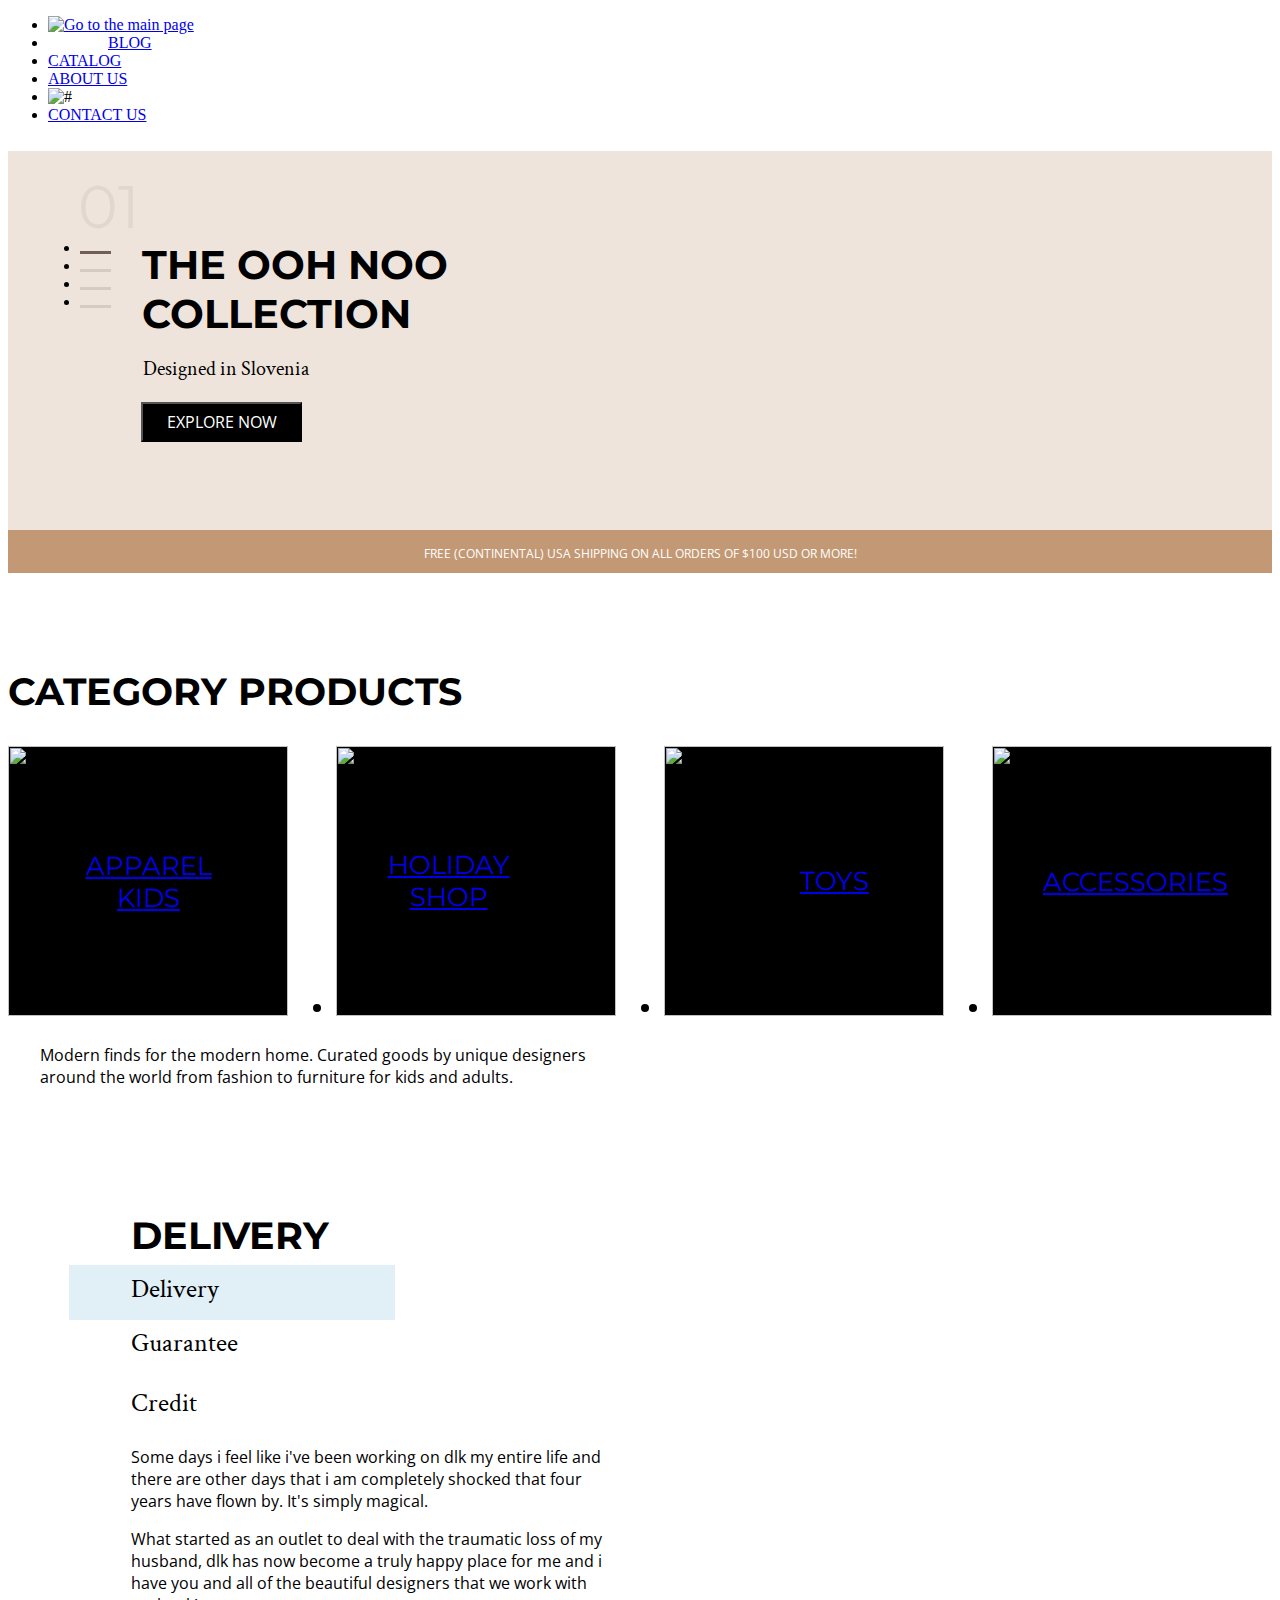
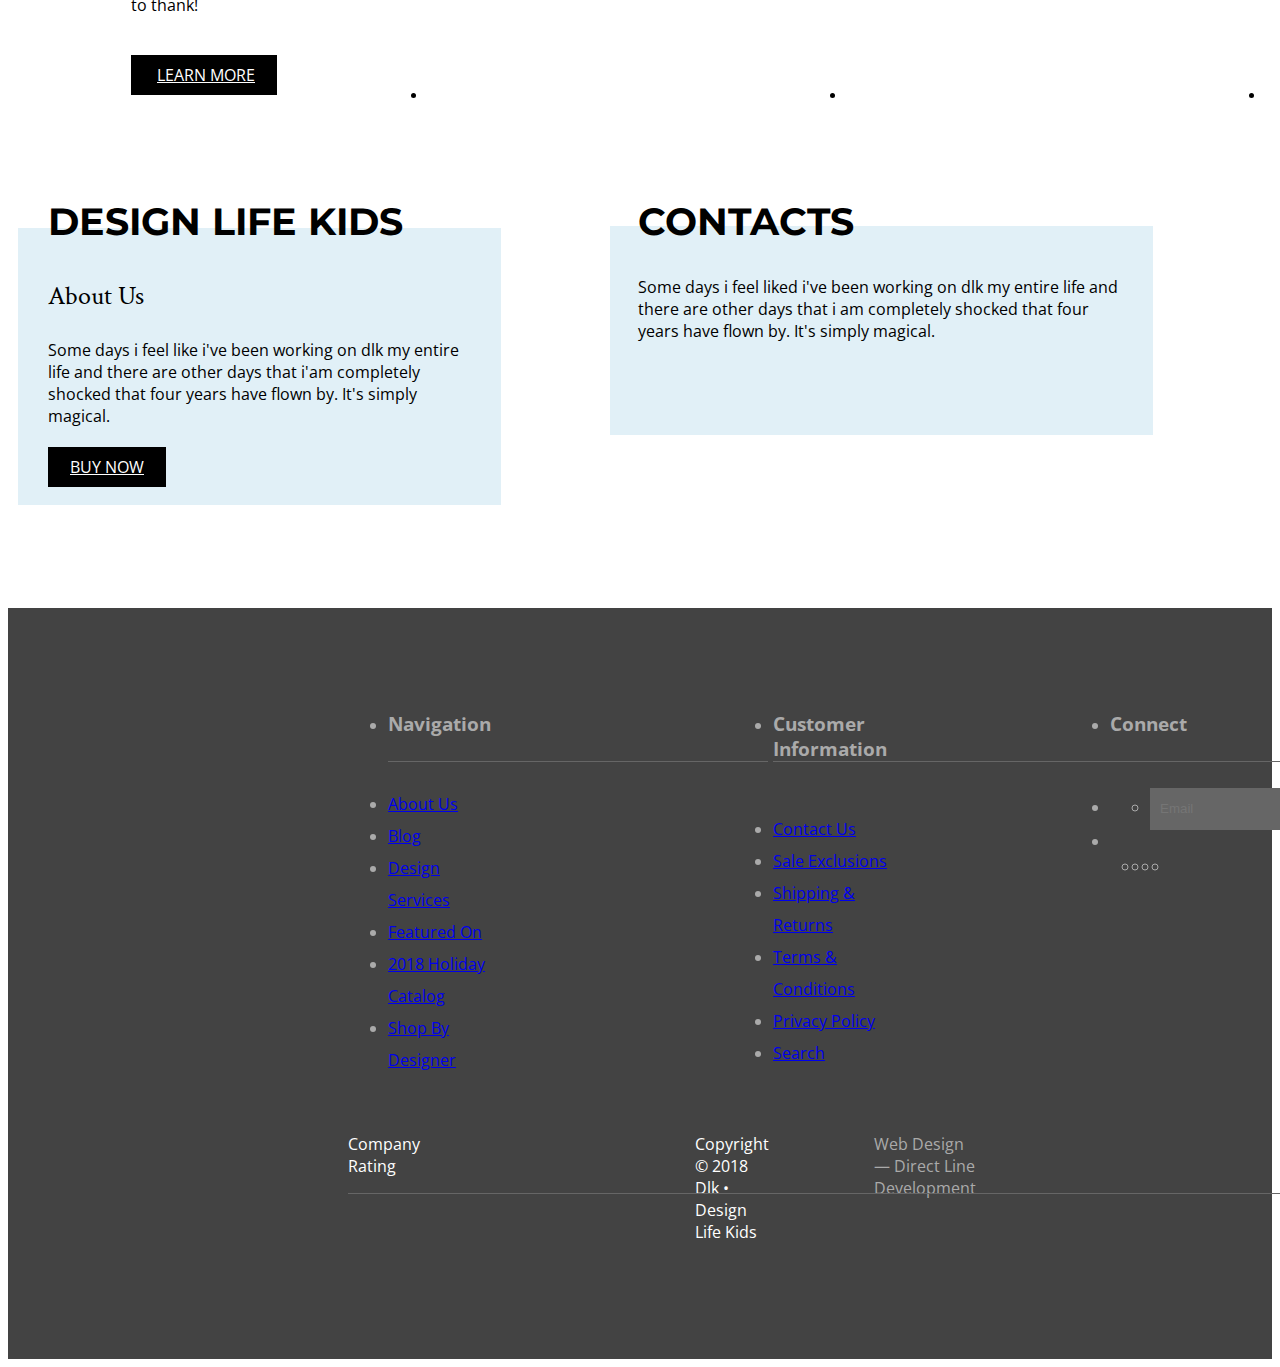
==== pages/index.html @ 572170c0 "1 модуль" ====
<!DOCTYPE html>
<html lang="en">
<head>
    <meta charset="UTF-8">
    <meta http-equiv="X-UA-Compatible" content="IE=edge">
    <meta name="viewport" content="width=h, initial-scale=1.0">
    <link rel="preconnect" href="https://fonts.googleapis.com">
    <link rel="preconnect" href="https://fonts.gstatic.com" crossorigin>
    <link href="https://fonts.googleapis.com/css2?family=Open+Sans:wght@700&display=swap" rel="stylesheet">
    <link rel="preconnect" href="https://fonts.googleapis.com">
    <link rel="preconnect" href="https://fonts.gstatic.com" crossorigin>
    <link href="https://fonts.googleapis.com/css2?family=Open+Sans&display=swap" rel="stylesheet">
    <link rel="stylesheet" href="/css/normalize.css">
    <link rel="stylesheet" href="/css/index.min.css">
    <link rel="stylesheet" href="/css/style.min.css">
    <link rel="stylesheet" href="/css/footer.min.css">
    <link rel="preconnect" href="https://fonts.googleapis.com">
    <link rel="preconnect" href="https://fonts.gstatic.com" crossorigin>
    <link href="https://fonts.googleapis.com/css2?family=Crimson+Text:ital@1&family=Montserrat:wght@600&display=swap" rel="stylesheet">
    <link rel="preconnect" href="https://fonts.googleapis.com">
    <link rel="preconnect" href="https://fonts.gstatic.com" crossorigin>
    <link href="https://fonts.googleapis.com/css2?family=Montserrat:wght@700&display=swap" rel="stylesheet">
    <title>Main</title>
</head>
<body>
    <header class="container">
    <ul class="technical_references">
            <li><a href="/pages/index.html"><img src="/static/DLK.svg" alt="Go to the main page" class="DLK"></a></li>
            <li><a href="blog.html" class="technical_references blog technical_element">BLOG</a></li>
            <li><a href="catalog.html" class="technical_references catalog_header technical_element">CATALOG</a></li>
            <li><a href="#" class="technical_references about_us technical_element">ABOUT US</a></li>
            <li><img src="/static/loupe.jpg" alt="#" class="loupe"></li>
            <li><a href="/pages/contact-us.html" class="technical_references contact technical_element">CONTACT US</a></li>
    </ul>
    </header>
  
    <main class="container">
        <section class="banner">
            <div class="banner_div">
                <span class="banner_01">01</span>
                <ul class="banner_pages">
                    <li><button class="banner_pages_button-alt"></button></li>
                    <li><button class="banner_pages_button"></button></li>
                    <li><button class="banner_pages_button"></button></li>
                    <li><button class="banner_pages_button"></button></li>
                </ul>
            </div>

                 <h1 class="banner_monster">THE OOH NOO COLLECTION</h1>
                    <p class="banner_crimson">Designed in Slovenia</p>
                    <button class="banner_button">EXPLORE NOW</button>
            <img class="banner_img" src="/static/monster.png" alt="">
            <p class="banner banner_footer">FREE (CONTINENTAL) USA SHIPPING ON ALL ORDERS OF $100 USD OR MORE!</p>
        </section>

        <section>
            <h2 class="category_products">CATEGORY PRODUCTS</h2>
            <ul class="catalog">
                <li>
                    <img src="/static/sweater.png" alt="" class="catalog_img">
                    <a href="#" class="products text apparel">APPAREL KIDS</a>
                </li>
                <li>
                    <img src="/static/sock.png" alt="" class="catalog_img">
                    <a href="#" class="products text holiday">HOLIDAY SHOP</a>
                </li>
                <li>
                    <img src="/static/deer.png" alt="" class="catalog_img">
                    <a href="/pages/toys.html" class="products text toys">TOYS</a>
                </li>
                <li>
                    <img src="/static/monkey.png" alt="" class="catalog_img">
                    <a href="#" class="products text accessories">ACCESSORIES</a>
                </li>
            </ul>
            <div class="arrows">
                <img src="/static/button1.svg" alt="" class="arrows_element">
                <img src="/static/button2.svg" alt="" class="arrows_element">
                <p class="modern arrows_element">Modern finds for the modern home. Curated goods by unique designers around the world from fashion to furniture for kids and adults.</p>
            </div>
        </section>

            <div class="women_container">
                <div>
                    <img src="/static/women.png" alt="" class="women_img">
                </div>
                <div class="women_element">
                    <h2 class="women_heading">DELIVERY</h2>
                    <p class="women_color">Delivery</p>
                    <p class="women_italic">Guarantee</p>
                    <p class="women_italic alt">Credit</p>
                    <p class="women_text">Some days i feel like i've been working on dlk my entire life and there are other days that i am completely shocked that four years have flown by. It's simply magical.</p>
                    <p class="women_text_alt">What started as an outlet to deal  with the traumatic loss of my husband, dlk has now become a truly happy place for me and i have you and all of the beautiful designers that we work with to thank!</p>
                    <a href="#" class="women_button">LEARN MORE</a>
                </div>
            </div>
       
            <ul class="forums">
                <li>
                    <a href="#" class="forums items"><img src="/static//mail.svg" alt=""></a>
                </li>
                <li>
                    <a href="#" class="forums items"><img src="/static/apple.svg" alt=""></a>
                </li>
                <li>
                    <a href="#" class="forums items"><img src="/static/eltex.svg" alt=""></a>
                </li>
                <li>
                    <a href="#" class="forums items"><img src="/static/owox.svg" alt=""></a>
                </li>
            </ul>

        <section class="main_bottom">
            <div class="kids">
                    <h2 class="kids_head">DESIGN LIFE KIDS</h2>
                <div class="div-kids">
                    <p class="kids_italic">About Us</p>
                    <p class="kids_text">Some days i feel like i've been working on dlk my entire life and there are other days that i'am completely shocked that four years have flown by. It's simply magical.</p>
                    <a href="#" class="kids_button">BUY NOW</a>
                </div>
            </div>
            <div class="contacts">
                <h2 class="contacts_head">CONTACTS</h2>
                <p class="contacts_text">Some days i feel liked i've been working on dlk my entire life and there are other days that i am completely shocked that four years have flown by. It's simply magical.</p>
                <iframe src="https://www.google.com/maps/embed?pb=!1m18!1m12!1m3!1d1875.136132588115!2d-122.42026376716026!3d37.77619891907476!2m3!1f0!2f0!3f0!3m2!1i1024!2i768!4f13.1!3m3!1m2!1s0x808580613cc89d4b%3A0xcf678083be8c496d!2sSFJAZZ!5e0!3m2!1sru!2sru!4v1668360387872!5m2!1sru!2sru" width="483" height="196" style="border:0;" allowfullscreen="" loading="lazy" referrerpolicy="no-referrer-when-downgrade"></iframe>
            </div>
        </section>
    </main>

    <footer class="container_footer">
        <section class="footer_main">
            <div class="footer_flex">
                <ul class="navigation">
                    <li>
                        <h3 class="footer_element_heading">Navigation</h3>
                    </li>
                    <li>
                        <a href="#" class="footer_link_element">About Us</a>
                    </li>
                    <li>
                        <a href="/pages/blog.html" class="footer_link_element">Blog</a>
                    </li>
                    <li>
                        <a href="#" class="footer_link_element">Design Services</a>
                    </li>
                    <li>
                        <a href="#" class="footer_link_element">Featured On</a>
                    </li>
                    <li>
                        <a href="#" class="footer_link_element">2018 Holiday Catalog</a>
                    </li>
                    <li>
                        <a href="#" class="footer_link_element">Shop By Designer</a>
                    </li>
                </ul>
    
                <ul class="information">
                    <li>
                        <h3 class="footer_element_heading">Customer Information</h3>
                    </li>
                    <li>
                        <a href="/pages/contact-us.html" class="footer_link_element">Contact Us</a>
                    </li>
                    <li>
                        <a href="#" class="footer_link_element">Sale Exclusions</a>
                    </li>
                    <li>
                        <a href="#" class="footer_link_element">Shipping & Returns</a>
                    </li>
                    <li>
                        <a href="#" class="footer_link_element">Terms & Conditions</a>
                    </li>
                    <li>
                        <a href="#" class="footer_link_element">Privacy Policy</a>
                    </li>
                    <li>
                        <a href="#" class="footer_link_element">Search</a>
                    </li>
                </ul>
                
                <ul class="connect">
                    <li>
                        <h3 class="footer_element_heading">Connect</h3>
                    </li>
                    <li>
                        <ul class="email_list">
                            <li>
                                <input type="Email" class="footer_email" id="email" placeholder="Email"></li>
                            <li>
                                <button class="email_button">JOIN</button>
                            </li>
                        </ul>
                    </li>
                    <li>
                        <ul class="forums_list">
                            <li>
                                <a href="#" class="forums_element"><img src="/static/Facebook.png" alt=""></a>
                            </li>
                            <li>
                                <a href="#" class="forums_element"><img src="/static/Twitter.png" alt=""></a>
                            </li>
                            <li>
                                <a href="#" class="forums_element"><img src="/static/Pinterest.png" alt=""></a>
                            </li>
                            <li>
                                <a href="#" class="forums_element"><img src="/static/Instagram.png" alt=""></a>
                            </li>
                        </ul>
                    </li>
                </ul>
            </div>
        
                <div class="footer_bottom">
                    <div class="main_rating">
                        <p class="rating_text">Company Rating</p>
                            <div class="rating_main">
                                <input type="radio" 
                                value="1" 
                                class="rating_element"
                                name="star_rating"
                                aria-label="terribly">

                                <input type="radio" 
                                value="2" 
                                class="rating_element"
                                name="star_rating"
                                aria-label="badly">

                                <input type="radio" 
                                value="3" 
                                class="rating_element"
                                name="star_rating"
                                aria-label="fine">

                                <input type="radio" 
                                value="4" 
                                class="rating_element"
                                name="star_rating"
                                aria-label="well">

                                <input type="radio" 
                                value="5" 
                                class="rating_element"
                                name="star_rating"
                                aria-label="excellent">
                            </div>
                    </div>
        
                        <p class="copyright_alt">Copyright © 2018 Dlk • Design Life Kids</p>
        
                        <p class="direct_line">Web Design — Direct Line Development</p>
                </div>  
            </section>     
        </footer>



        <form action="/pages/index.html" class="modal_window_close">
            <div class="contact_name">
                <button class="modal_button"><img src="/static/cross.png" alt="cross"></button>
                    <div class="imput_text_list">
                                <p>Name</p>
                                <input type="text" class="name_input">
                        <div class="contact_div">
                            <div>
                                <p>Phone</p>
                                <input type="text" class="input_line">
                            </div>
                            <div>
                                <p class="email_text">Email</p>
                                <input type="Email" class="input_line_email">
                            </div>
                        </div>
                                <p>Message</p>
                                <input type="text" class="message_input">
                    </div>
                    <div class="checkbox_list">
                        <input class="input-check" type="checkbox" id="consent" name="consent">

                        <label for="consent" class="checkbox_label"><span class="checkbox_text">By clicking on the button, you consent to the processing of your personal data</span></label>

                        <button disabled="disabled" class="button-disabled" type="button">SUBMIT</button>
                        
                        <button class="button-form" type="button">SUBMIT</button> 
                    </div>
            </div>
        </form>
    <script src="/javascript/index.min.js"></script>

</body>
</html>
---- css/index.min.css ----
footer{margin-top:50px}.pages_list{display:flex;padding:22px;position:absolute}.pages_button::before{content:'';display:block;position:absolute;background-color:#D6CAC2;width:31px;height:3px}.pages_button:hover{background-color:#1E0606;opacity:.6}.pages_button:active{background-color:#1E0606;opacity:.6}.blog{margin-bottom:120px;margin-left:60px;margin-right:20px}.catalog_img{background:#000;width:280px;height:270px}.banner{background-color:#EEE4DB;position:relative}.banner_crimson{font-size:20px;padding-left:135px;font-family:'Crimson Text',serif;margin-bottom:20px;margin-top:-9px}.banner_01{font-family:'Montserrat',sans-serif;opacity:.05;z-index:1;font-size:60px;position:absolute;top:19px;right:-29px}.banner_pages_button{width:31px;height:3px;background-color:#D6CAC2;border:none}.banner_pages_button-alt{width:31px;height:3px;background-color:#1E0606;opacity:.6;border:none}.banner_div{position:absolute;z-index:1;left:31px}.banner_pages{margin-top:88px;margin-left:1px}.banner_pages_button:active{background-color:#1E0606;opacity:.6}.banner_pages_button-alt:active{background-color:#1E0606;opacity:.6}.banner_pages_button:hover{background-color:#1E0606;opacity:.6}.banner_alt{display:flex}.banner_png{position:absolute;z-index:1;left:365px;top:300px}.banner_monster{font-size:40px;font-family:'Montserrat',sans-serif;max-width:307px;padding-left:134px;padding-top:89px}.banner_button{cursor:pointer;font-family:'Open Sans',sans-serif;line-height:22px;margin-left:133px;font-size:16px;min-width:161px;background:#000;color:#fff;min-height:40px;margin-bottom:67px}.banner_img{position:absolute;right:100px;bottom:10px}.banner_footer{font-family:'Open Sans',sans-serif;min-width:452px;color:#fff;text-align:center;background:#C29974;margin-top:21px;padding-top:15px;padding-bottom:11px;font-size:12px}.catalog{font-family:'Montserrat',sans-serif;position:relative;display:flex;color:#000;text-align:center;justify-content:space-between;padding-inline-start:0;font-size:26px;flex-wrap:wrap;margin-bottom:21px}.category_products{margin-top:95px;font-size:38px;font-family:'Montserrat',sans-serif}.apparel:hover,.apparel:active
.apparel:focus,.holiday:hover,.holiday:active,.holiday:focus,.toys:hover,.toys:active,.toys:focus,.accessories:hover,.accessories:active
.accessories:focus{text-decoration:underline}.apparel{position:absolute;top:104px;left:76px;max-width:129px;overflow:hidden}.holiday{position:absolute;top:103px;left:379px;max-width:123px;overflow:hidden}.toys{position:absolute;top:119px;right:403px;max-width:71px;overflow:hidden}.accessories{position:absolute;top:120px;right:44px;max-width:191px;overflow:hidden}.arrows{font-family:'Open Sans',sans-serif;font-size:16px;display:flex}.arrows .arrows_element{padding-right:6px;margin-bottom:92px}.women_color::after{content:'';display:block;position:absolute;top:-14px;left:-62px;width:326px;height:55px;background:#E1F0F7;z-index:-1}.women_color{font-family:'Crimson Text',serif;font-size:26px;position:relative;margin-top:20px;line-height:21px}.women_img{margin-bottom:86px}.women_text{font-family:'Open Sans',sans-serif;line-height:22px}.women_container{display:flex}.women_heading{margin:0;font-size:38px;font-family:'Montserrat',sans-serif}.women_italic{font-family:'Crimson Text',serif;font-size:26px}.women_button{font-family:'Open Sans',sans-serif;padding:9px;padding-left:26px;padding-right:22px;min-width:120px;background:#000;color:#fff}.main_bottom{max-width:1113px}.women_button:hover,.women_button:focus{background:#C29974;border:#C29974}.women_text_alt{margin-bottom:48px;font-family:'Open Sans',sans-serif;line-height:22px}.women_element{margin-top:32px;margin-left:123px;width:480px}.forums{margin-top:0;display:flex;justify-content:center;align-items:center;padding-inline-start:0;justify-content:space-between}.kids{max-width:483px;margin-left:10px;position:relative}.div-kids{background:#E1F0F7;padding:25px 30px 27px}.kids_section{padding-inline-start:0}.kids_head{font-family:'Montserrat',sans-serif;font-size:38px;max-height:30px;margin-bottom:0;margin-left:30px}.kids_button{font-family:'Open Sans',sans-serif;background:#000;color:#fff;padding:9px 22px}.kids_button:hover,.kids_button:focus{background:#C29974;border:#C29974}.kids_text{font-family:'Open Sans',sans-serif;margin-bottom:29px}.kids_italic{font-family:'Crimson Text',serif;font-size:26px}.main_bottom{display:flex;margin-top:66px;justify-content:space-between}.kids_background{background:#E1F0F7;padding-bottom:22px}.contacts::before{content:'';display:block;position:absolute;min-width:543px;min-height:209px;background:#E1F0F7;z-index:-1;top:60px;right:-32px}.contacts{position:relative}.contacts_text{font-family:'Open Sans',sans-serif;width:483px}.contacts_head{font-family:'Montserrat',sans-serif;font-size:38px}.modern{margin-top:0;margin-bottom:0;width:560px;padding-left:20px}.input-check:disabled + .checkbox_label::before,.checkbox_text{opacity:.6}.imput_text_list{border:#000;width:600px}.modal_window_close{display:none}.modal_window_open{display:block}.modal_window_close::before{content:'';position:fixed;display:block;background-color:#7D97DACC;height:100%;width:100%;z-index:1;top:0}.contact_name{font-family:'Open Sans',sans-serif;position:fixed;top:200px;left:620px;padding-left:40px;padding-right:40px;z-index:1;background:#E5EAF8}.modal_button{cursor:pointer;position:absolute;right:-31px;background:transparent;border:transparent}.modal_button:hover{opacity:.6;background:transparent}.modal_button:active{opacity:.2;background:transparent}.input_line{border:#fff;width:290px;padding-top:14px;padding-bottom:11px;border-radius:0}.input_line_email{border:#fff;width:290px;padding-top:14px;padding-bottom:11px;border-radius:0}.name_input{border:#fff;padding-top:14px;padding-bottom:11px;border-radius:0;width:600px}.message_input{border:#fff;padding-top:14px;padding-bottom:136px;border-radius:0;width:600px}.contact_div{width:600px;display:flex;justify-content:space-between}.button-disabled{font-family:'Montserrat',sans-serif;background:#C1C1C1;color:#fff;margin-bottom:51px;border:none;margin-top:59px;padding:9px 22px}.button-form{font-family:'Montserrat',sans-serif;background:#000;color:#fff;margin-bottom:51px;border:none;display:none;cursor:pointer;margin-top:59px;padding:9px 22px}.input-check ~ .button-form{display:none}.input-check:checked ~ .button-disabled{display:none}.input-check:checked ~ .button-form{display:block}.checkbox_list,.checkbox_label,.checkbox_text{width:600px}.button-disabled:hover{background:#C1C1C1}.checkbox_label::after{position:absolute;content:url('/static/button6.png');display:block;height:19px;width:19px;opacity:0;bottom:98px;left:44px}.checkbox_text{cursor:pointer;margin-left:32px;opacity:1;position:absolute;bottom:98px}.input-check{display:none}.input-check:checked + .checkbox_label::after{opacity:1}.checkbox_label::before{content:'';position:absolute;display:block;height:19px;width:19px;border:2px solid #C29974;background:transparent;border-radius:20%;opacity:1;bottom:98px}
---- css/footer.min.css ----
.footer_element_heading::after{content:'';display:block;position:absolute;width:380px;height:1px;background-color:#666;top:85px}footer{padding-top:68px}.footer_element_heading{margin-bottom:52px;justify-content:space-between;font-family:'Open Sans',sans-serif}.footer_main::after{content:'';display:block;position:absolute;width:1180px;height:1px;background-color:#666;bottom:165px}.footer_email:hover{border-color:#C29974}.footer_main{position:relative}.footer_link_element{line-height:32px}.container_footer{background:#434343;color:#AAA;font-family:'Open Sans',sans-serif;padding-left:340px;padding-right:340px}.rating{margin-right:255px;color:#fff}.rating_alt{margin-right:245px;color:#fff}.main_rating{display:flex}.rating_text{margin-right:25px;color:#fff}.rating_main{margin-right:180px;top:20px;width:70px;position:relative;background-repeat:repeat-x;background-image:url(/static/Star_none.svg);height:16px}.rating_element{position:absolute;top:0;left:0;height:16px;appearance:none;font-size:inherit;background-repeat:repeat-x}.rating_element:hover{background-image:url(/static/Star_focuc.svg)}.rating_element:checked{background-image:url(/static/Star_active.svg)}.rating_element:hover + .rating_text{color:#C29974}.rating_element:nth-of-type(1){width:14px;z-index:5}.rating_element:nth-of-type(2){z-index:4;width:28px}.rating_element:nth-of-type(3){z-index:3;width:42px}.rating_element:nth-of-type(4){z-index:2;width:56px}.rating_element:nth-of-type(5){z-index:1;width:70px}.footer_email{position:relative;width:290px;height:40px;background:#666;border:#666;z-index:1;padding-left:10px;border:1px}.email_button{background:#000;color:#fff;min-height:42px;min-width:81px}.email_list{display:flex}.forums_element{padding-left:10px}.forums_list{display:flex;position:relative;top:25px;right:10px}.forums_element:hover{opacity:.6}.forums_element:active,.forums_element:focus{opacity:.4}.forums_footer{display:flex}.footer_bottom{position:relative;display:flex;padding-bottom:100px;padding-top:25px}.footer_img{position:absolute;bottom:118px;left:150px}.copyright{color:#fff;margin-right:140px}.copyright_alt{color:#fff;margin-right:105px}.footer_text{color:#fff}.footer_flex{display:flex}.footer_link_element:hover{opacity:.6}.footer_link_element:active,.footer_link_element:focus{opacity:.4}.navigation{margin-right:242px}.information{margin-right:183px}
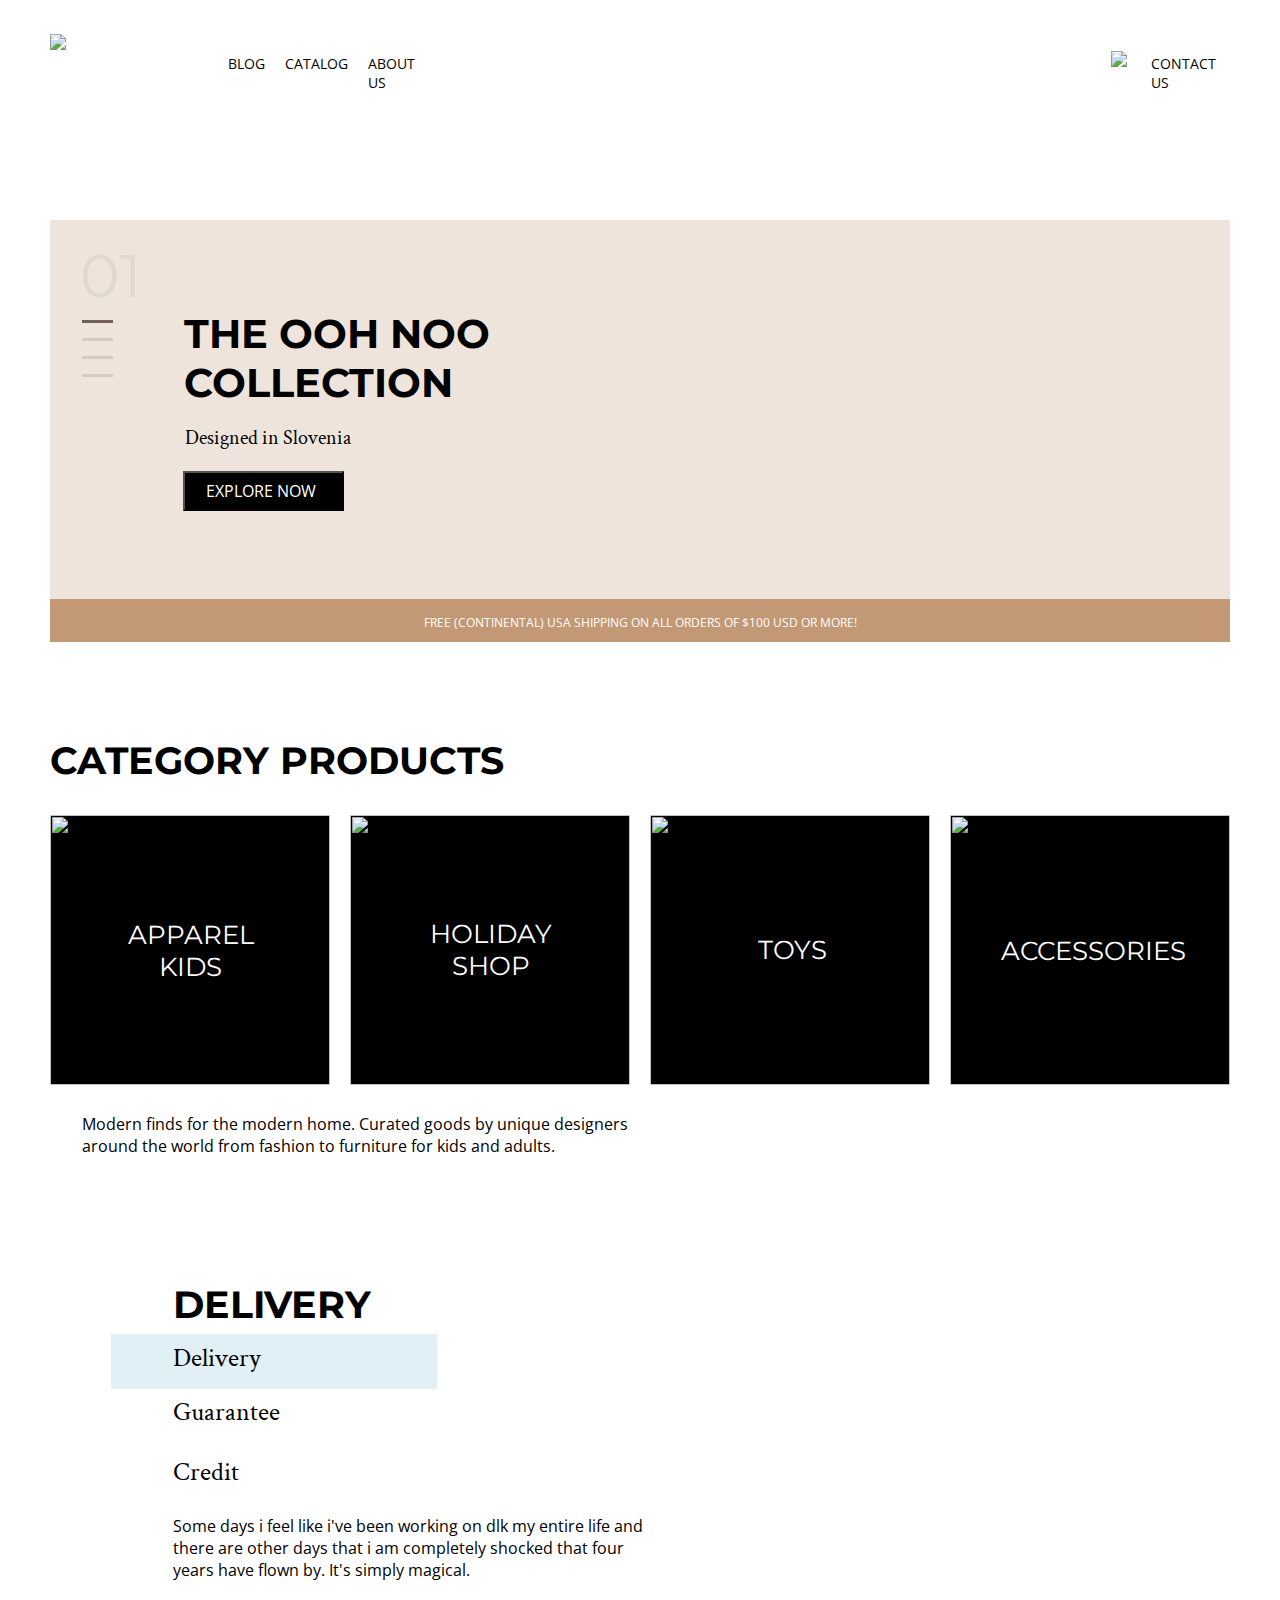
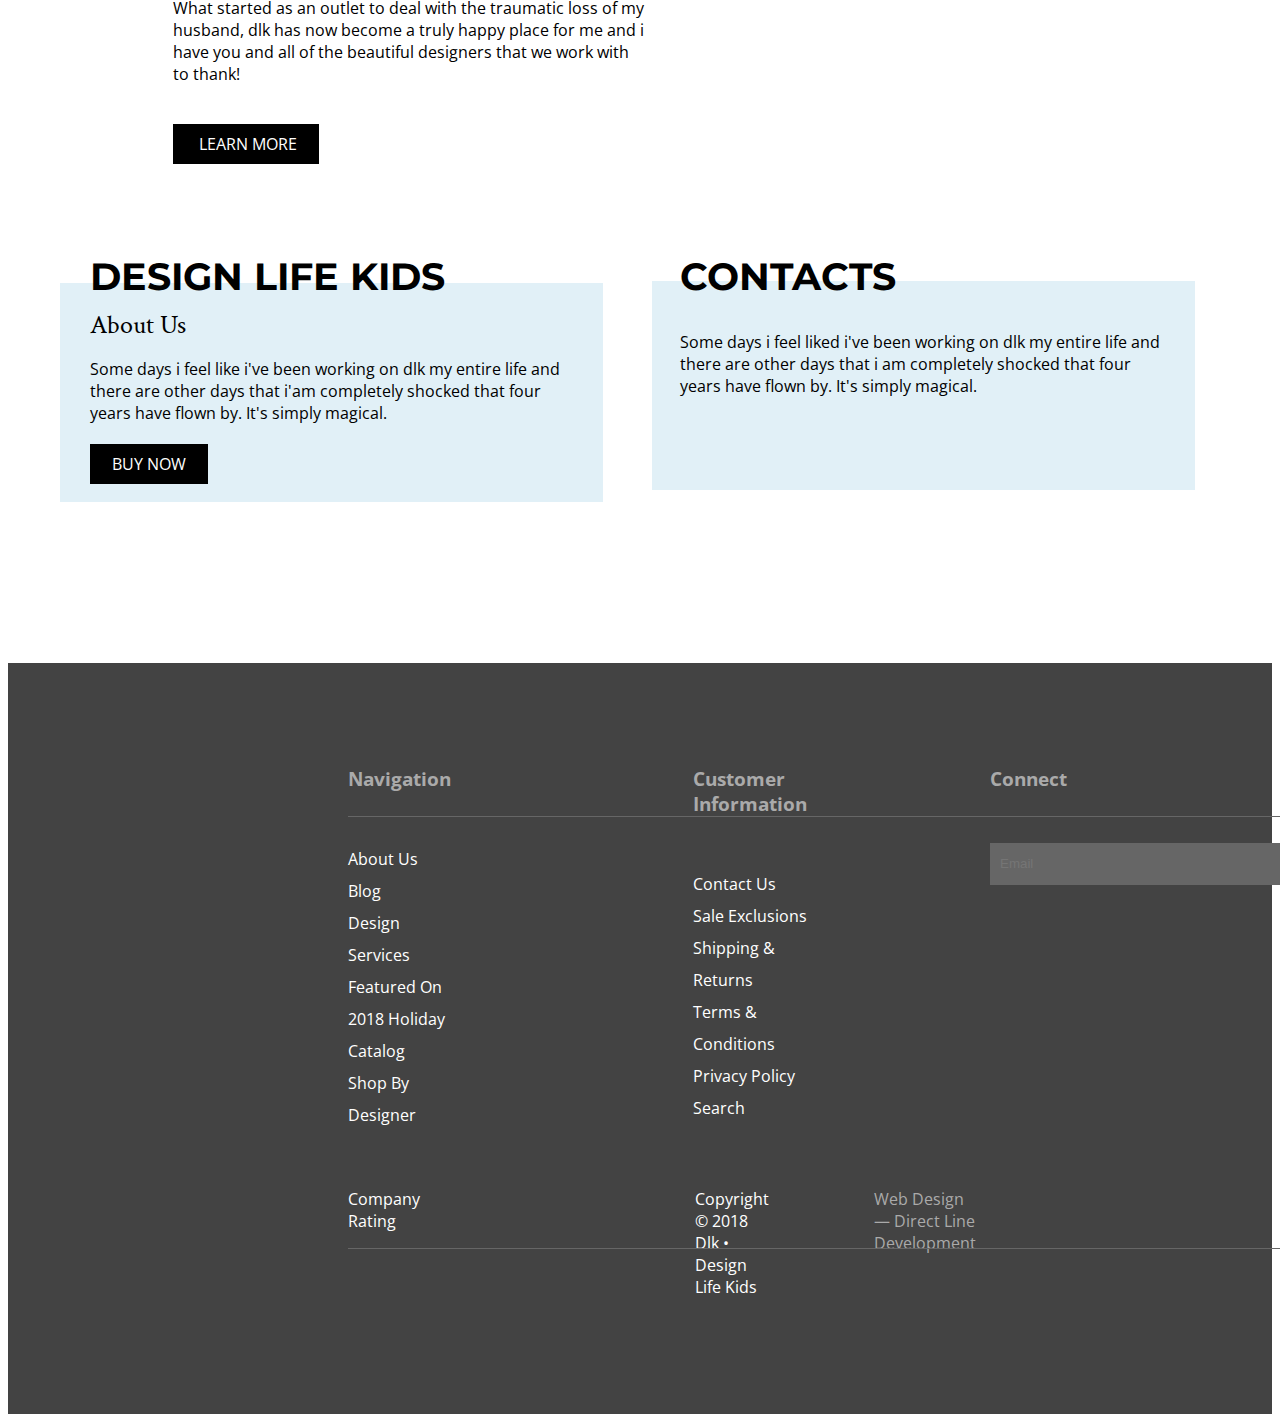
==== commit 658a5bcf: "1 модуль" ====
--- a/pages/index.html
+++ b/pages/index.html
@@ -13,13 +13,9 @@
     <link rel="stylesheet" href="/css/normalize.css">
     <link rel="stylesheet" href="/css/index.min.css">
     <link rel="stylesheet" href="/css/style.min.css">
-    <link rel="stylesheet" href="/css/footer.min.css">
     <link rel="preconnect" href="https://fonts.googleapis.com">
     <link rel="preconnect" href="https://fonts.gstatic.com" crossorigin>
     <link href="https://fonts.googleapis.com/css2?family=Crimson+Text:ital@1&family=Montserrat:wght@600&display=swap" rel="stylesheet">
-    <link rel="preconnect" href="https://fonts.googleapis.com">
-    <link rel="preconnect" href="https://fonts.gstatic.com" crossorigin>
-    <link href="https://fonts.googleapis.com/css2?family=Montserrat:wght@700&display=swap" rel="stylesheet">
     <title>Main</title>
 </head>
 <body>
@@ -56,22 +52,30 @@
         <section>
             <h2 class="category_products">CATEGORY PRODUCTS</h2>
             <ul class="catalog">
-                <li>
-                    <img src="/static/sweater.png" alt="" class="catalog_img">
-                    <a href="#" class="products text apparel">APPAREL KIDS</a>
-                </li>
-                <li>
-                    <img src="/static/sock.png" alt="" class="catalog_img">
-                    <a href="#" class="products text holiday">HOLIDAY SHOP</a>
-                </li>
-                <li>
-                    <img src="/static/deer.png" alt="" class="catalog_img">
-                    <a href="/pages/toys.html" class="products text toys">TOYS</a>
-                </li>
-                <li>
-                    <img src="/static/monkey.png" alt="" class="catalog_img">
-                    <a href="#" class="products text accessories">ACCESSORIES</a>
-                </li>
+                <label for="">
+                    <li>
+                        <img src="/static/sweater.png" alt="" class="catalog_img">
+                        <a href="#" class="products text apparel">APPAREL KIDS</a>
+                    </li>
+                </label>
+                <label for="">
+                    <li>
+                        <img src="/static/sock.png" alt="" class="catalog_img">
+                        <a href="#" class="products text holiday">HOLIDAY SHOP</a>
+                    </li>
+                </label>
+                <label for="">
+                    <li>
+                        <img src="/static/deer.png" alt="" class="catalog_img">
+                        <a href="/pages/toys.html" class="products text toys">TOYS</a>
+                    </li>
+                </label>
+                <label for="">
+                    <li>
+                        <img src="/static/monkey.png" alt="" class="catalog_img">
+                        <a href="#" class="products text accessories">ACCESSORIES</a>
+                    </li>
+                </label>
             </ul>
             <div class="arrows">
                 <img src="/static/button1.svg" alt="" class="arrows_element">
--- a/css/index.min.css
+++ b/css/index.min.css
@@ -1,3 +1,3 @@
 footer{margin-top:50px}.pages_list{display:flex;padding:22px;position:absolute}.pages_button::before{content:'';display:block;position:absolute;background-color:#D6CAC2;width:31px;height:3px}.pages_button:hover{background-color:#1E0606;opacity:.6}.pages_button:active{background-color:#1E0606;opacity:.6}.blog{margin-bottom:120px;margin-left:60px;margin-right:20px}.catalog_img{background:#000;width:280px;height:270px}.banner{background-color:#EEE4DB;position:relative}.banner_crimson{font-size:20px;padding-left:135px;font-family:'Crimson Text',serif;margin-bottom:20px;margin-top:-9px}.banner_01{font-family:'Montserrat',sans-serif;opacity:.05;z-index:1;font-size:60px;position:absolute;top:19px;right:-29px}.banner_pages_button{width:31px;height:3px;background-color:#D6CAC2;border:none}.banner_pages_button-alt{width:31px;height:3px;background-color:#1E0606;opacity:.6;border:none}.banner_div{position:absolute;z-index:1;left:31px}.banner_pages{margin-top:88px;margin-left:1px}.banner_pages_button:active{background-color:#1E0606;opacity:.6}.banner_pages_button-alt:active{background-color:#1E0606;opacity:.6}.banner_pages_button:hover{background-color:#1E0606;opacity:.6}.banner_alt{display:flex}.banner_png{position:absolute;z-index:1;left:365px;top:300px}.banner_monster{font-size:40px;font-family:'Montserrat',sans-serif;max-width:307px;padding-left:134px;padding-top:89px}.banner_button{cursor:pointer;font-family:'Open Sans',sans-serif;line-height:22px;margin-left:133px;font-size:16px;min-width:161px;background:#000;color:#fff;min-height:40px;margin-bottom:67px}.banner_img{position:absolute;right:100px;bottom:10px}.banner_footer{font-family:'Open Sans',sans-serif;min-width:452px;color:#fff;text-align:center;background:#C29974;margin-top:21px;padding-top:15px;padding-bottom:11px;font-size:12px}.catalog{font-family:'Montserrat',sans-serif;position:relative;display:flex;color:#000;text-align:center;justify-content:space-between;padding-inline-start:0;font-size:26px;flex-wrap:wrap;margin-bottom:21px}.category_products{margin-top:95px;font-size:38px;font-family:'Montserrat',sans-serif}.apparel:hover,.apparel:active
 .apparel:focus,.holiday:hover,.holiday:active,.holiday:focus,.toys:hover,.toys:active,.toys:focus,.accessories:hover,.accessories:active
-.accessories:focus{text-decoration:underline}.apparel{position:absolute;top:104px;left:76px;max-width:129px;overflow:hidden}.holiday{position:absolute;top:103px;left:379px;max-width:123px;overflow:hidden}.toys{position:absolute;top:119px;right:403px;max-width:71px;overflow:hidden}.accessories{position:absolute;top:120px;right:44px;max-width:191px;overflow:hidden}.arrows{font-family:'Open Sans',sans-serif;font-size:16px;display:flex}.arrows .arrows_element{padding-right:6px;margin-bottom:92px}.women_color::after{content:'';display:block;position:absolute;top:-14px;left:-62px;width:326px;height:55px;background:#E1F0F7;z-index:-1}.women_color{font-family:'Crimson Text',serif;font-size:26px;position:relative;margin-top:20px;line-height:21px}.women_img{margin-bottom:86px}.women_text{font-family:'Open Sans',sans-serif;line-height:22px}.women_container{display:flex}.women_heading{margin:0;font-size:38px;font-family:'Montserrat',sans-serif}.women_italic{font-family:'Crimson Text',serif;font-size:26px}.women_button{font-family:'Open Sans',sans-serif;padding:9px;padding-left:26px;padding-right:22px;min-width:120px;background:#000;color:#fff}.main_bottom{max-width:1113px}.women_button:hover,.women_button:focus{background:#C29974;border:#C29974}.women_text_alt{margin-bottom:48px;font-family:'Open Sans',sans-serif;line-height:22px}.women_element{margin-top:32px;margin-left:123px;width:480px}.forums{margin-top:0;display:flex;justify-content:center;align-items:center;padding-inline-start:0;justify-content:space-between}.kids{max-width:483px;margin-left:10px;position:relative}.div-kids{background:#E1F0F7;padding:25px 30px 27px}.kids_section{padding-inline-start:0}.kids_head{font-family:'Montserrat',sans-serif;font-size:38px;max-height:30px;margin-bottom:0;margin-left:30px}.kids_button{font-family:'Open Sans',sans-serif;background:#000;color:#fff;padding:9px 22px}.kids_button:hover,.kids_button:focus{background:#C29974;border:#C29974}.kids_text{font-family:'Open Sans',sans-serif;margin-bottom:29px}.kids_italic{font-family:'Crimson Text',serif;font-size:26px}.main_bottom{display:flex;margin-top:66px;justify-content:space-between}.kids_background{background:#E1F0F7;padding-bottom:22px}.contacts::before{content:'';display:block;position:absolute;min-width:543px;min-height:209px;background:#E1F0F7;z-index:-1;top:60px;right:-32px}.contacts{position:relative}.contacts_text{font-family:'Open Sans',sans-serif;width:483px}.contacts_head{font-family:'Montserrat',sans-serif;font-size:38px}.modern{margin-top:0;margin-bottom:0;width:560px;padding-left:20px}.input-check:disabled + .checkbox_label::before,.checkbox_text{opacity:.6}.imput_text_list{border:#000;width:600px}.modal_window_close{display:none}.modal_window_open{display:block}.modal_window_close::before{content:'';position:fixed;display:block;background-color:#7D97DACC;height:100%;width:100%;z-index:1;top:0}.contact_name{font-family:'Open Sans',sans-serif;position:fixed;top:200px;left:620px;padding-left:40px;padding-right:40px;z-index:1;background:#E5EAF8}.modal_button{cursor:pointer;position:absolute;right:-31px;background:transparent;border:transparent}.modal_button:hover{opacity:.6;background:transparent}.modal_button:active{opacity:.2;background:transparent}.input_line{border:#fff;width:290px;padding-top:14px;padding-bottom:11px;border-radius:0}.input_line_email{border:#fff;width:290px;padding-top:14px;padding-bottom:11px;border-radius:0}.name_input{border:#fff;padding-top:14px;padding-bottom:11px;border-radius:0;width:600px}.message_input{border:#fff;padding-top:14px;padding-bottom:136px;border-radius:0;width:600px}.contact_div{width:600px;display:flex;justify-content:space-between}.button-disabled{font-family:'Montserrat',sans-serif;background:#C1C1C1;color:#fff;margin-bottom:51px;border:none;margin-top:59px;padding:9px 22px}.button-form{font-family:'Montserrat',sans-serif;background:#000;color:#fff;margin-bottom:51px;border:none;display:none;cursor:pointer;margin-top:59px;padding:9px 22px}.input-check ~ .button-form{display:none}.input-check:checked ~ .button-disabled{display:none}.input-check:checked ~ .button-form{display:block}.checkbox_list,.checkbox_label,.checkbox_text{width:600px}.button-disabled:hover{background:#C1C1C1}.checkbox_label::after{position:absolute;content:url('/static/button6.png');display:block;height:19px;width:19px;opacity:0;bottom:98px;left:44px}.checkbox_text{cursor:pointer;margin-left:32px;opacity:1;position:absolute;bottom:98px}.input-check{display:none}.input-check:checked + .checkbox_label::after{opacity:1}.checkbox_label::before{content:'';position:absolute;display:block;height:19px;width:19px;border:2px solid #C29974;background:transparent;border-radius:20%;opacity:1;bottom:98px}+.accessories:focus{text-decoration:underline}.apparel{position:absolute;top:104px;left:76px;max-width:129px;overflow:hidden}.holiday{position:absolute;top:103px;left:379px;max-width:123px;overflow:hidden}.toys{position:absolute;top:119px;right:403px;max-width:71px;overflow:hidden}.accessories{position:absolute;top:120px;right:44px;max-width:191px;overflow:hidden}.arrows{font-family:'Open Sans',sans-serif;font-size:16px;display:flex}.arrows .arrows_element{padding-right:6px;margin-bottom:92px}.women_color::after{content:'';display:block;position:absolute;top:-14px;left:-62px;width:326px;height:55px;background:#E1F0F7;z-index:-1}.women_color{font-family:'Crimson Text',serif;font-size:26px;position:relative;margin-top:20px;line-height:21px}.women_img{margin-bottom:86px}.women_text{font-family:'Open Sans',sans-serif;line-height:22px}.women_container{display:flex}.women_heading{margin:0;font-size:38px;font-family:'Montserrat',sans-serif}.women_italic{font-family:'Crimson Text',serif;font-size:26px}.women_button{font-family:'Open Sans',sans-serif;padding:9px;padding-left:26px;padding-right:22px;min-width:120px;background:#000;color:#fff}.main_bottom{max-width:1113px}.women_button:hover,.women_button:focus{background:#C29974;border:#C29974}.women_text_alt{margin-bottom:48px;font-family:'Open Sans',sans-serif;line-height:22px}.women_element{margin-top:32px;margin-left:123px;width:480px}.forums{margin-top:0;display:flex;justify-content:center;align-items:center;padding-inline-start:0;justify-content:space-between}.kids{max-width:483px;margin-left:10px;position:relative}.div-kids{background:#E1F0F7;min-width:483px;padding:25px 30px 27px}.kids_section{padding-inline-start:0}.kids_head{font-family:'Montserrat',sans-serif;font-size:38px;max-height:30px;margin-bottom:0;margin-left:30px}.kids_button{font-family:'Open Sans',sans-serif;background:#000;color:#fff;padding:9px 22px}.kids_button:hover,.kids_button:focus{background:#C29974;border:#C29974}.kids_text{font-family:'Open Sans',sans-serif;margin-bottom:29px;max-width:483px}.kids_italic{font-family:'Crimson Text',serif;font-size:26px;margin:0}.main_bottom{display:flex;margin-top:66px;justify-content:space-between}.kids_background{background:#E1F0F7;padding-bottom:22px}.contacts::before{content:'';display:block;position:absolute;min-width:543px;min-height:209px;background:#E1F0F7;z-index:-1;top:60px;right:-32px}.contacts{position:relative}.contacts_text{font-family:'Open Sans',sans-serif;width:483px}.contacts_head{font-family:'Montserrat',sans-serif;font-size:38px}.modern{margin-top:0;margin-bottom:0;width:560px;padding-left:20px}.input-check:disabled + .checkbox_label::before,.checkbox_text{opacity:.6}.imput_text_list{border:#000;width:600px}.modal_window_close{display:none}.modal_window_open{display:block}.modal_window_close::before{content:'';position:fixed;display:block;background-color:#7D97DACC;height:100%;width:100%;z-index:1;top:0}.contact_name{font-family:'Open Sans',sans-serif;position:fixed;top:200px;left:620px;padding-left:40px;padding-right:40px;z-index:1;background:#E5EAF8}.modal_button{cursor:pointer;position:absolute;right:-31px;background:transparent;border:transparent}.modal_button:hover{opacity:.6;background:transparent}.modal_button:active{opacity:.2;background:transparent}.input_line{border:#fff;width:290px;padding-top:14px;padding-bottom:11px;border-radius:0}.input_line_email{border:#fff;width:290px;padding-top:14px;padding-bottom:11px;border-radius:0}.name_input{border:#fff;padding-top:14px;padding-bottom:11px;border-radius:0;width:600px}.message_input{border:#fff;padding-top:14px;padding-bottom:136px;border-radius:0;width:600px}.contact_div{width:600px;display:flex;justify-content:space-between}.button-disabled{font-family:'Montserrat',sans-serif;background:#C1C1C1;color:#fff;margin-bottom:51px;border:none;margin-top:59px;padding:9px 22px}.button-form{font-family:'Montserrat',sans-serif;background:#000;color:#fff;margin-bottom:51px;border:none;display:none;cursor:pointer;margin-top:59px;padding:9px 22px}.input-check ~ .button-form{display:none}.input-check:checked ~ .button-disabled{display:none}.input-check:checked ~ .button-form{display:block}.checkbox_list,.checkbox_label,.checkbox_text{width:600px}.button-disabled:hover{background:#C1C1C1}.checkbox_label::after{position:absolute;content:url('/static/button6.png');display:block;height:19px;width:19px;opacity:0;bottom:98px;left:44px}.checkbox_text{cursor:pointer;margin-left:32px;opacity:1;position:absolute;bottom:98px}.input-check{display:none}.input-check:checked + .checkbox_label::after{opacity:1}.checkbox_label::before{content:'';position:absolute;display:block;height:19px;width:19px;border:2px solid #C29974;background:transparent;border-radius:20%;opacity:1;bottom:98px}--- a/css/style.min.css
+++ b/css/style.min.css
@@ -0,0 +1 @@
+*{list-style-type:none;text-decoration:none;padding-inline-start:0}.container{max-width:1180px;margin:0 auto}a{color:#fff}.technical_references{display:flex;padding-top:20px;color:#000;font-size:14px}.DLK{width:100px;height:52px}.DLK:focus{opacity:.4}.catalog_header{margin-right:20px}.loupe{max-width:18px;max-height:18px;margin-top:17px;margin-left:680px;margin-right:24px;background:#fff}.contact{font-family:'Open Sans',sans-serif}input[type=tel]:hover,input[type=email]:hover,input[type=text]:hover,input[type=tel]:active,input[type=email]:active,input[type=text]:active{border-color:#C29974}button:hover,button:focus{background:#C29974;border:#C29974}button:active{background:#CFAF91;border-color:#CFAF91}.technical_element{font-family:'Open Sans',sans-serif}.technical_element:hover{opacity:.6}.technical_element:active,.technical_element:focus{opacity:.4}.footer_element_heading::after{content:'';display:block;position:absolute;width:380px;height:1px;background-color:#666;top:85px}footer{padding-top:68px}.footer_element_heading{margin-bottom:52px;justify-content:space-between;font-family:'Open Sans',sans-serif}.footer_main::after{content:'';display:block;position:absolute;width:1180px;height:1px;background-color:#666;bottom:165px}.footer_email:hover{border-color:#C29974}.footer_main{position:relative}.footer_link_element{line-height:32px}.container_footer{background:#434343;color:#AAA;font-family:'Open Sans',sans-serif;padding-left:340px;padding-right:340px}.rating{margin-right:255px;color:#fff}.rating_alt{margin-right:245px;color:#fff}.main_rating{display:flex}.rating_text{margin-right:25px;color:#fff}.rating_main{margin-right:180px;top:20px;width:70px;position:relative;background-repeat:repeat-x;background-image:url(/static/Star_none.svg);height:16px}.rating_element{position:absolute;top:0;left:0;height:16px;appearance:none;font-size:inherit;background-repeat:repeat-x}.rating_element:hover{background-image:url(/static/Star_focuc.svg)}.rating_element:checked{background-image:url(/static/Star_active.svg)}.rating_element:hover + .rating_text{color:#C29974}.rating_element:nth-of-type(1){width:14px;z-index:5}.rating_element:nth-of-type(2){z-index:4;width:28px}.rating_element:nth-of-type(3){z-index:3;width:42px}.rating_element:nth-of-type(4){z-index:2;width:56px}.rating_element:nth-of-type(5){z-index:1;width:70px}.footer_email{position:relative;width:290px;height:40px;background:#666;border:#666;z-index:1;padding-left:10px;border:1px}.email_button{background:#000;color:#fff;min-height:42px;min-width:81px}.email_list{display:flex}.forums_element{padding-left:10px}.forums_list{display:flex;position:relative;top:25px;right:10px}.forums_element:hover{opacity:.6}.forums_element:active,.forums_element:focus{opacity:.4}.forums_footer{display:flex}.footer_bottom{position:relative;display:flex;padding-bottom:100px;padding-top:25px}.footer_img{position:absolute;bottom:118px;left:150px}.copyright{color:#fff;margin-right:140px}.copyright_alt{color:#fff;margin-right:105px}.footer_text{color:#fff}.footer_flex{display:flex}.footer_link_element:hover{opacity:.6}.footer_link_element:active,.footer_link_element:focus{opacity:.4}.navigation{margin-right:242px}.information{margin-right:183px}